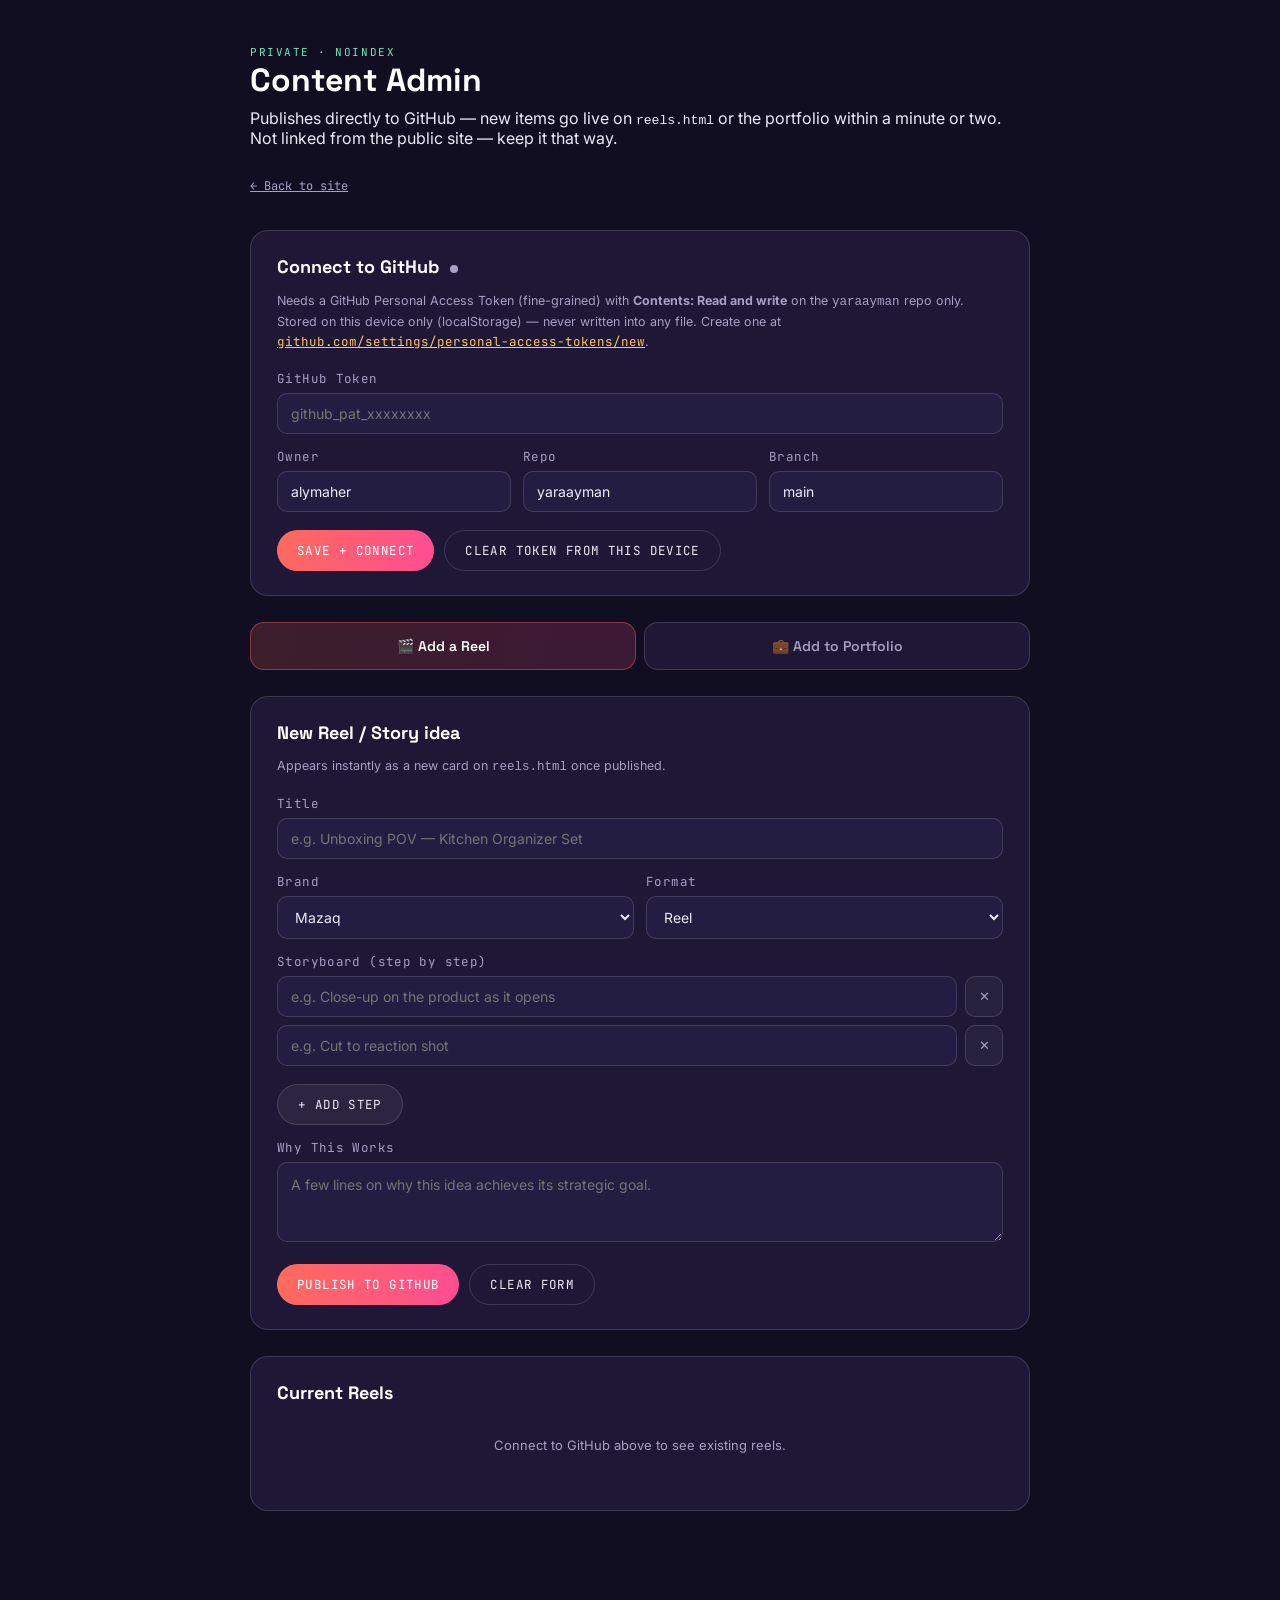
==== admin.html @ c269cbbc "Add files via upload" ====
<!DOCTYPE html>
<html lang="en">
<head>
<meta charset="UTF-8">
<meta name="viewport" content="width=device-width, initial-scale=1.0">
<title>Content Admin — Yara Ayman Hussein</title>
<meta name="robots" content="noindex, nofollow">
<link rel="icon" type="image/png" href="media/logo.png">
<link rel="preconnect" href="https://fonts.googleapis.com">
<link rel="preconnect" href="https://fonts.gstatic.com" crossorigin>
<link href="https://fonts.googleapis.com/css2?family=Space+Grotesk:wght@500;600;700&family=Inter:wght@400;500;600;700&family=JetBrains+Mono:wght@400;500&display=swap" rel="stylesheet">
<style>
  :root{
    --bg:#120E22; --panel:#1E1836; --panel-2:#241D42;
    --coral:#FF6B5B; --pink:#FF4D94; --gold:#FFC65C; --mint:#6EE7B7; --violet:#8B7BFF;
    --ink:#EDEAF7; --ink-dim:#A79FC4; --line:rgba(255,255,255,0.14);
    --ok:#6EE7B7; --err:#FF6B6B;
  }
  *{ box-sizing:border-box; }
  body{ margin:0; background:var(--bg); color:var(--ink); font-family:'Inter',sans-serif; padding:40px 20px 100px; }
  h1,h2,h3{ font-family:'Space Grotesk',sans-serif; margin:0 0 6px; color:#fff; }
  .wrap{ max-width:780px; margin:0 auto; }
  .mono{ font-family:'JetBrains Mono',monospace; }
  .top{ margin-bottom:36px; }
  .top .eyebrow{ font-family:'JetBrains Mono',monospace; font-size:11px; letter-spacing:.14em; text-transform:uppercase; color:var(--mint); }
  .top a.back{ font-family:'JetBrains Mono',monospace; font-size:12px; color:var(--ink-dim); display:inline-block; margin-top:14px; }

  .card{ background:var(--panel); border:1px solid var(--line); border-radius:18px; padding:24px 26px; margin-bottom:26px; }
  .card h2{ font-size:18px; margin-bottom:4px; }
  .card .hint{ font-size:12.5px; color:var(--ink-dim); margin-bottom:18px; line-height:1.6; }

  label{ display:block; font-size:12.5px; color:var(--ink-dim); margin:14px 0 6px; font-family:'JetBrains Mono',monospace; letter-spacing:.03em; }
  input[type=text], input[type=password], input[type=color], input[type=file], select, textarea{
    width:100%; background:var(--panel-2); border:1px solid var(--line); border-radius:10px;
    padding:11px 13px; color:var(--ink); font-family:'Inter',sans-serif; font-size:14px; outline:none;
  }
  input[type=color]{ padding:4px; height:42px; cursor:pointer; }
  input:focus, select:focus, textarea:focus{ border-color:var(--violet); }
  textarea{ resize:vertical; min-height:80px; line-height:1.6; }
  .row2{ display:grid; grid-template-columns:1fr 1fr 1fr; gap:12px; }
  .row2.two{ grid-template-columns:1fr 1fr; }
  @media (max-width:600px){ .row2{ grid-template-columns:1fr; } }

  .btn{
    font-family:'JetBrains Mono',monospace; font-size:12.5px; letter-spacing:.03em; text-transform:uppercase;
    border-radius:100px; padding:11px 20px; cursor:pointer; border:1px solid var(--line);
    background:rgba(255,255,255,.06); color:var(--ink); transition:background .2s ease, transform .15s ease;
  }
  .btn:hover{ background:rgba(255,255,255,.12); }
  .btn:active{ transform:scale(.97); }
  .btn-primary{ background:linear-gradient(100deg,var(--coral),var(--pink)); color:#fff; border:none; }
  .btn-primary:hover{ filter:brightness(1.08); }
  .btn-danger{ background:rgba(255,107,107,.12); border-color:rgba(255,107,107,.4); color:#FF9B9B; }
  .btn-danger:hover{ background:rgba(255,107,107,.2); }
  .btn-ghost{ background:transparent; }
  .btn:disabled{ opacity:.5; cursor:not-allowed; }
  .btn-row{ display:flex; gap:10px; margin-top:18px; flex-wrap:wrap; }

  .status{ font-size:12.5px; font-family:'JetBrains Mono',monospace; margin-top:14px; padding:10px 14px; border-radius:10px; display:none; }
  .status.show{ display:block; }
  .status.ok{ background:rgba(110,231,183,.1); border:1px solid rgba(110,231,183,.35); color:var(--ok); }
  .status.err{ background:rgba(255,107,107,.1); border:1px solid rgba(255,107,107,.35); color:var(--err); }
  .status.loading{ background:rgba(255,255,255,.06); border:1px solid var(--line); color:var(--ink-dim); }

  .list-rows{ display:flex; flex-direction:column; gap:8px; margin-top:6px; }
  .list-row{ display:flex; gap:8px; }
  .list-row input{ flex:1; }
  .row-remove{ flex-shrink:0; width:38px; border-radius:10px; border:1px solid var(--line); background:rgba(255,255,255,.04); color:var(--ink-dim); cursor:pointer; }
  .row-remove:hover{ background:rgba(255,107,107,.15); color:#FF9B9B; }

  .item-row{ display:flex; align-items:center; justify-content:space-between; gap:12px; padding:12px 14px; border:1px solid var(--line); border-radius:12px; margin-bottom:10px; background:rgba(255,255,255,.02); }
  .item-row .meta{ min-width:0; }
  .item-row .t{ font-family:'Space Grotesk',sans-serif; font-weight:600; font-size:14px; color:#fff; white-space:nowrap; overflow:hidden; text-overflow:ellipsis; }
  .item-row .tags{ font-family:'JetBrains Mono',monospace; font-size:10.5px; color:var(--ink-dim); margin-top:3px; }
  .empty-note{ font-size:13px; color:var(--ink-dim); text-align:center; padding:20px 0; }

  .conn-dot{ display:inline-block; width:8px; height:8px; border-radius:50%; margin-left:6px; background:var(--ink-dim); }
  .conn-dot.ok{ background:var(--ok); }
  .conn-dot.err{ background:var(--err); }

  /* tabs */
  .tabs{ display:flex; gap:8px; margin-bottom:26px; }
  .tab-btn{
    flex:1; font-family:'Space Grotesk',sans-serif; font-weight:600; font-size:14px;
    padding:14px; border-radius:14px; border:1px solid var(--line); background:var(--panel);
    color:var(--ink-dim); cursor:pointer; transition:all .2s ease;
  }
  .tab-btn.active{ background:linear-gradient(100deg,rgba(255,107,91,.18),rgba(255,77,148,.18)); color:#fff; border-color:rgba(255,107,91,.4); }
  .tab-panel{ display:none; }
  .tab-panel.active{ display:block; }

  .color-pair{ display:flex; gap:10px; align-items:center; }
  .color-pair input[type=color]{ flex:1; }
  .gradient-preview{ height:40px; border-radius:10px; margin-top:8px; border:1px solid var(--line); }

  .filehint{ font-size:11.5px; color:var(--ink-dim); margin-top:6px; }
</style>
</head>
<body>
<div class="wrap">

  <div class="top">
    <span class="eyebrow">Private · noindex</span>
    <h1>Content Admin</h1>
    <p class="hint" style="margin-top:8px;">Publishes directly to GitHub — new items go live on <code>reels.html</code> or the portfolio within a minute or two. Not linked from the public site — keep it that way.</p>
    <a class="back" href="index.html">← Back to site</a>
  </div>

  <!-- CONNECTION -->
  <div class="card">
    <h2>Connect to GitHub <span id="conn-dot" class="conn-dot"></span></h2>
    <p class="hint">
      Needs a GitHub Personal Access Token (fine-grained) with <b>Contents: Read and write</b> on the <code>yaraayman</code> repo only.
      Stored on this device only (localStorage) — never written into any file. Create one at
      <a class="mono" href="https://github.com/settings/personal-access-tokens/new" target="_blank" rel="noopener" style="color:var(--gold)">github.com/settings/personal-access-tokens/new</a>.
    </p>
    <label>GitHub Token</label>
    <input type="password" id="token-input" placeholder="github_pat_xxxxxxxx" autocomplete="off">
    <div class="row2">
      <div><label>Owner</label><input type="text" id="owner-input" value="alymaher"></div>
      <div><label>Repo</label><input type="text" id="repo-input" value="yaraayman"></div>
      <div><label>Branch</label><input type="text" id="branch-input" value="main"></div>
    </div>
    <div class="btn-row">
      <button class="btn btn-primary" id="save-token-btn">Save + Connect</button>
      <button class="btn btn-ghost" id="clear-token-btn">Clear token from this device</button>
    </div>
    <div class="status" id="conn-status"></div>
  </div>

  <!-- TABS -->
  <div class="tabs">
    <button class="tab-btn active" data-tab="reels">🎬 Add a Reel</button>
    <button class="tab-btn" data-tab="portfolio">💼 Add to Portfolio</button>
  </div>

  <!-- ===================== REELS TAB ===================== -->
  <div class="tab-panel active" id="tab-reels">

    <div class="card">
      <h2>New Reel / Story idea</h2>
      <p class="hint">Appears instantly as a new card on <code>reels.html</code> once published.</p>

      <label>Title</label>
      <input type="text" id="r-title" placeholder="e.g. Unboxing POV — Kitchen Organizer Set">

      <div class="row2 two">
        <div>
          <label>Brand</label>
          <select id="r-brand"><option>Mazaq</option><option>Okhtein</option><option>Noon</option><option>Other</option></select>
        </div>
        <div>
          <label>Format</label>
          <select id="r-format"><option>Reel</option><option>Story</option></select>
        </div>
      </div>

      <label>Storyboard (step by step)</label>
      <div class="list-rows" id="r-steps-list"></div>
      <div class="btn-row"><button class="btn" id="r-add-step-btn" type="button">+ Add step</button></div>

      <label>Why This Works</label>
      <textarea id="r-why" placeholder="A few lines on why this idea achieves its strategic goal."></textarea>

      <div class="btn-row">
        <button class="btn btn-primary" id="r-publish-btn">Publish to GitHub</button>
        <button class="btn btn-ghost" id="r-reset-btn" type="button">Clear form</button>
      </div>
      <div class="status" id="r-publish-status"></div>
    </div>

    <div class="card">
      <h2>Current Reels</h2>
      <div id="r-list"><p class="empty-note">Connect to GitHub above to see existing reels.</p></div>
    </div>

  </div>

  <!-- ===================== PORTFOLIO TAB ===================== -->
  <div class="tab-panel" id="tab-portfolio">

    <div class="card">
      <h2>New Portfolio Project</h2>
      <p class="hint">Appears instantly as a new case-study card in the Case Studies section on <code>index.html</code>.</p>

      <label>Project / Brand name</label>
      <input type="text" id="p-name" placeholder="e.g. Rosette">

      <label>Category</label>
      <input type="text" id="p-category" placeholder="e.g. Skincare Brand">

      <label>Card colors</label>
      <div class="color-pair">
        <input type="color" id="p-color1" value="#8B7BFF">
        <input type="color" id="p-color2" value="#FF4D94">
      </div>
      <div class="gradient-preview" id="p-gradient-preview"></div>

      <div class="row2 two">
        <div>
          <label>Badge text (optional)</label>
          <input type="text" id="p-badge-text" placeholder="e.g. 🎓 Diploma Project">
        </div>
        <div>
          <label>Badge style</label>
          <select id="p-badge-style"><option value="neutral">Neutral (violet)</option><option value="diploma">Diploma (mint)</option><option value="trial">Trial (gold)</option></select>
        </div>
      </div>

      <label>Media label (small caption on the cover)</label>
      <input type="text" id="p-media-label" placeholder="e.g. 30-Day Integrated Social Campaign">

      <label>Description</label>
      <textarea id="p-description" placeholder="1-2 sentence summary of the project."></textarea>

      <label>Strategy points</label>
      <div class="list-rows" id="p-strategy-list"></div>
      <div class="btn-row"><button class="btn" id="p-add-strategy-btn" type="button">+ Add point</button></div>

      <label>Metrics (up to 2 shown)</label>
      <div class="list-rows" id="p-metrics-list"></div>
      <div class="btn-row"><button class="btn" id="p-add-metric-btn" type="button">+ Add metric</button></div>

      <label>PDF deck (optional)</label>
      <input type="file" id="p-pdf-file" accept="application/pdf">
      <div class="filehint">Uploaded to <code>project/</code> in the repo and linked with a download button.</div>

      <div class="btn-row">
        <button class="btn btn-primary" id="p-publish-btn">Publish to GitHub</button>
        <button class="btn btn-ghost" id="p-reset-btn" type="button">Clear form</button>
      </div>
      <div class="status" id="p-publish-status"></div>
    </div>

    <div class="card">
      <h2>Current Portfolio Projects</h2>
      <div id="p-list"><p class="empty-note">Connect to GitHub above to see existing projects.</p></div>
    </div>

  </div>

</div>

<script>
  const TOKEN_KEY = 'yaraSitePAT';
  const CFG_KEY = 'yaraSiteRepoCfg';
  const REELS_PATH = 'data/reels.json';
  const PROJECTS_PATH = 'data/projects.json';

  const tokenInput = document.getElementById('token-input');
  const ownerInput = document.getElementById('owner-input');
  const repoInput = document.getElementById('repo-input');
  const branchInput = document.getElementById('branch-input');
  const connDot = document.getElementById('conn-dot');
  const connStatus = document.getElementById('conn-status');

  // ---------- tabs ----------
  document.querySelectorAll('.tab-btn').forEach(btn=>{
    btn.addEventListener('click', ()=>{
      document.querySelectorAll('.tab-btn').forEach(b=>b.classList.remove('active'));
      document.querySelectorAll('.tab-panel').forEach(p=>p.classList.remove('active'));
      btn.classList.add('active');
      document.getElementById('tab-' + btn.dataset.tab).classList.add('active');
    });
  });

  // ---------- init from storage ----------
  (function initFromStorage(){
    const savedToken = localStorage.getItem(TOKEN_KEY);
    if (savedToken) tokenInput.value = savedToken;
    const savedCfg = JSON.parse(localStorage.getItem(CFG_KEY) || '{}');
    if (savedCfg.owner) ownerInput.value = savedCfg.owner;
    if (savedCfg.repo) repoInput.value = savedCfg.repo;
    if (savedCfg.branch) branchInput.value = savedCfg.branch;
    if (savedToken) connectToGitHub();
  })();

  function utf8ToBase64(str){ return btoa(unescape(encodeURIComponent(str))); }
  function base64ToUtf8(str){ return decodeURIComponent(escape(atob(str))); }

  function contentsUrl(path){
    const owner = ownerInput.value.trim();
    const repo = repoInput.value.trim();
    return `https://api.github.com/repos/${owner}/${repo}/contents/${path}`;
  }
  function authHeaders(){
    const token = tokenInput.value.trim();
    return token ? { Authorization: `Bearer ${token}`, Accept: 'application/vnd.github+json' } : { Accept: 'application/vnd.github+json' };
  }
  function showStatus(el, type, msg){ el.className = `status show ${type}`; el.textContent = msg; }
  function hideStatus(el){ el.className = 'status'; }

  document.getElementById('save-token-btn').addEventListener('click', ()=>{
    localStorage.setItem(TOKEN_KEY, tokenInput.value.trim());
    localStorage.setItem(CFG_KEY, JSON.stringify({ owner: ownerInput.value.trim(), repo: repoInput.value.trim(), branch: branchInput.value.trim() }));
    connectToGitHub();
  });
  document.getElementById('clear-token-btn').addEventListener('click', ()=>{
    localStorage.removeItem(TOKEN_KEY);
    tokenInput.value = '';
    connDot.className = 'conn-dot';
    hideStatus(connStatus);
    document.getElementById('r-list').innerHTML = '<p class="empty-note">Connect to GitHub above to see existing reels.</p>';
    document.getElementById('p-list').innerHTML = '<p class="empty-note">Connect to GitHub above to see existing projects.</p>';
  });

  async function connectToGitHub(){
    showStatus(connStatus, 'loading', 'Connecting...');
    try {
      await Promise.all([loadFile(REELS_PATH, 'reels'), loadFile(PROJECTS_PATH, 'projects')]);
      connDot.className = 'conn-dot ok';
      showStatus(connStatus, 'ok', `Connected — ${reelsState.items.length} reels, ${projectsState.items.length} portfolio projects.`);
    } catch (err){
      connDot.className = 'conn-dot err';
      showStatus(connStatus, 'err', err.message || 'Connection failed.');
    }
  }

  // ---------- generic file state ----------
  const reelsState = { sha: null, items: [] };
  const projectsState = { sha: null, items: [] };

  async function loadFile(path, kind){
    const branch = branchInput.value.trim() || 'main';
    const res = await fetch(`${contentsUrl(path)}?ref=${encodeURIComponent(branch)}`, { headers: authHeaders() });
    const state = kind === 'reels' ? reelsState : projectsState;
    if (res.status === 404){ state.sha = null; state.items = []; renderList(kind); return; }
    if (!res.ok) throw new Error(`GitHub returned ${res.status} — check your token and permissions.`);
    const json = await res.json();
    state.sha = json.sha;
    const parsed = JSON.parse(base64ToUtf8(json.content.replace(/\n/g,'')));
    state.items = kind === 'reels' ? (parsed.reels || []) : (parsed.projects || []);
    renderList(kind);
  }

  async function saveFile(path, kind, commitMessage){
    const state = kind === 'reels' ? reelsState : projectsState;
    const branch = branchInput.value.trim() || 'main';
    const payload = kind === 'reels' ? { reels: state.items } : { projects: state.items };
    const body = { message: commitMessage, content: utf8ToBase64(JSON.stringify(payload, null, 2)), branch };
    if (state.sha) body.sha = state.sha;
    const res = await fetch(contentsUrl(path), {
      method: 'PUT', headers: { ...authHeaders(), 'Content-Type': 'application/json' }, body: JSON.stringify(body)
    });
    if (!res.ok){ const e = await res.json().catch(()=>({})); throw new Error(e.message || `Save failed (${res.status})`); }
    const json = await res.json();
    state.sha = json.content.sha;
    renderList(kind);
  }

  function renderList(kind){
    const state = kind === 'reels' ? reelsState : projectsState;
    const el = document.getElementById(kind === 'reels' ? 'r-list' : 'p-list');
    if (state.items.length === 0){ el.innerHTML = `<p class="empty-note">No ${kind === 'reels' ? 'reels' : 'projects'} yet.</p>`; return; }
    el.innerHTML = '';
    state.items.forEach(item => {
      const row = document.createElement('div');
      row.className = 'item-row';
      const title = kind === 'reels' ? item.title : item.name;
      const tags = kind === 'reels' ? `${item.brand || ''} · ${item.format || ''}` : (item.category || '');
      row.innerHTML = `<div class="meta"><div class="t">${title || 'Untitled'}</div><div class="tags">${tags}</div></div><button class="btn btn-danger">Delete</button>`;
      row.querySelector('button').addEventListener('click', ()=> deleteItem(kind, item.id));
      el.appendChild(row);
    });
  }

  async function deleteItem(kind, id){
    if (!confirm('Delete this item? This publishes immediately.')) return;
    const state = kind === 'reels' ? reelsState : projectsState;
    state.items = state.items.filter(i => i.id !== id);
    const path = kind === 'reels' ? REELS_PATH : PROJECTS_PATH;
    const statusEl = kind === 'reels' ? document.getElementById('r-publish-status') : document.getElementById('p-publish-status');
    try {
      showStatus(statusEl, 'loading', 'Deleting...');
      await saveFile(path, kind, `Remove ${kind === 'reels' ? 'reel' : 'project'} (${id})`);
      showStatus(statusEl, 'ok', 'Deleted ✓');
    } catch (err){ showStatus(statusEl, 'err', err.message); }
  }

  // ================= REELS FORM =================
  const rStepsList = document.getElementById('r-steps-list');
  function addStepRow(list, placeholder, value=''){
    const row = document.createElement('div');
    row.className = 'list-row';
    row.innerHTML = `<input type="text" class="row-input" placeholder="${placeholder}" value="${value.replace(/"/g,'&quot;')}"><button class="row-remove" type="button">✕</button>`;
    row.querySelector('.row-remove').addEventListener('click', ()=> row.remove());
    list.appendChild(row);
  }
  addStepRow(rStepsList, 'e.g. Close-up on the product as it opens');
  addStepRow(rStepsList, 'e.g. Cut to reaction shot');
  document.getElementById('r-add-step-btn').addEventListener('click', ()=> addStepRow(rStepsList, 'Next shot...'));

  function resetReelForm(){
    document.getElementById('r-title').value = '';
    document.getElementById('r-brand').selectedIndex = 0;
    document.getElementById('r-format').selectedIndex = 0;
    document.getElementById('r-why').value = '';
    rStepsList.innerHTML = '';
    addStepRow(rStepsList, 'e.g. Close-up on the product as it opens');
    addStepRow(rStepsList, 'e.g. Cut to reaction shot');
    hideStatus(document.getElementById('r-publish-status'));
  }
  document.getElementById('r-reset-btn').addEventListener('click', resetReelForm);

  document.getElementById('r-publish-btn').addEventListener('click', async ()=>{
    const statusEl = document.getElementById('r-publish-status');
    const title = document.getElementById('r-title').value.trim();
    const brand = document.getElementById('r-brand').value;
    const format = document.getElementById('r-format').value;
    const why = document.getElementById('r-why').value.trim();
    const steps = [...rStepsList.querySelectorAll('.row-input')].map(i=>i.value.trim()).filter(Boolean);

    if (!tokenInput.value.trim()){ showStatus(statusEl, 'err', 'Connect to GitHub above first.'); return; }
    if (!title || !why || steps.length === 0){ showStatus(statusEl, 'err', 'Needs a title, at least one storyboard step, and a "Why This Works" note.'); return; }

    reelsState.items.push({ id: `${brand.toLowerCase()}-${Date.now()}`, title, brand, format, storyboard: steps, whyItWorks: why });
    try {
      showStatus(statusEl, 'loading', 'Publishing to GitHub...');
      await saveFile(REELS_PATH, 'reels', `Add reel idea: ${title}`);
      showStatus(statusEl, 'ok', 'Published ✓ (live on reels.html in a minute or two)');
      resetReelForm();
    } catch (err){ showStatus(statusEl, 'err', err.message); }
  });

  // ================= PORTFOLIO FORM =================
  const pStrategyList = document.getElementById('p-strategy-list');
  const pMetricsList = document.getElementById('p-metrics-list');
  const color1 = document.getElementById('p-color1');
  const color2 = document.getElementById('p-color2');
  const gradientPreview = document.getElementById('p-gradient-preview');

  function updateGradientPreview(){
    gradientPreview.style.background = `linear-gradient(135deg, ${color1.value}, ${color2.value})`;
  }
  color1.addEventListener('input', updateGradientPreview);
  color2.addEventListener('input', updateGradientPreview);
  updateGradientPreview();

  addStepRow(pStrategyList, 'e.g. Positions the brand around...');
  addStepRow(pStrategyList, 'e.g. Five-pillar content system...');
  document.getElementById('p-add-strategy-btn').addEventListener('click', ()=> addStepRow(pStrategyList, 'Next strategy point...'));

  function addMetricRow(value='', label=''){
    const row = document.createElement('div');
    row.className = 'list-row';
    row.innerHTML = `
      <input type="text" class="metric-value" placeholder="Value (e.g. +25%)" style="max-width:140px;" value="${value.replace(/"/g,'&quot;')}">
      <input type="text" class="metric-label" placeholder="Label (e.g. reach)" value="${label.replace(/"/g,'&quot;')}">
      <button class="row-remove" type="button">✕</button>
    `;
    row.querySelector('.row-remove').addEventListener('click', ()=> row.remove());
    pMetricsList.appendChild(row);
  }
  addMetricRow(); addMetricRow();
  document.getElementById('p-add-metric-btn').addEventListener('click', ()=> addMetricRow());

  function resetProjectForm(){
    document.getElementById('p-name').value = '';
    document.getElementById('p-category').value = '';
    document.getElementById('p-badge-text').value = '';
    document.getElementById('p-badge-style').selectedIndex = 0;
    document.getElementById('p-media-label').value = '';
    document.getElementById('p-description').value = '';
    document.getElementById('p-pdf-file').value = '';
    color1.value = '#8B7BFF'; color2.value = '#FF4D94'; updateGradientPreview();
    pStrategyList.innerHTML = ''; addStepRow(pStrategyList, 'e.g. Positions the brand around...'); addStepRow(pStrategyList, 'e.g. Five-pillar content system...');
    pMetricsList.innerHTML = ''; addMetricRow(); addMetricRow();
    hideStatus(document.getElementById('p-publish-status'));
  }
  document.getElementById('p-reset-btn').addEventListener('click', resetProjectForm);

  function fileToBase64(file){
    return new Promise((resolve, reject)=>{
      const reader = new FileReader();
      reader.onload = ()=> resolve(reader.result.split(',')[1]);
      reader.onerror = reject;
      reader.readAsDataURL(file);
    });
  }

  async function uploadPdf(file){
    const branch = branchInput.value.trim() || 'main';
    const safeName = file.name.replace(/[^a-zA-Z0-9_.-]/g, '_');
    const path = `project/${safeName}`;
    const base64 = await fileToBase64(file);
    // check if a file already exists at this path to get its sha (avoid overwrite conflict)
    let sha = null;
    try {
      const existing = await fetch(`${contentsUrl(path)}?ref=${encodeURIComponent(branch)}`, { headers: authHeaders() });
      if (existing.ok){ const j = await existing.json(); sha = j.sha; }
    } catch(e){ /* file doesn't exist yet, fine */ }

    const body = { message: `Upload PDF: ${safeName}`, content: base64, branch };
    if (sha) body.sha = sha;
    const res = await fetch(contentsUrl(path), {
      method: 'PUT', headers: { ...authHeaders(), 'Content-Type': 'application/json' }, body: JSON.stringify(body)
    });
    if (!res.ok){ const e = await res.json().catch(()=>({})); throw new Error(e.message || `PDF upload failed (${res.status})`); }
    return path;
  }

  document.getElementById('p-publish-btn').addEventListener('click', async ()=>{
    const statusEl = document.getElementById('p-publish-status');
    const name = document.getElementById('p-name').value.trim();
    const category = document.getElementById('p-category').value.trim();
    const badgeText = document.getElementById('p-badge-text').value.trim();
    const badgeStyle = document.getElementById('p-badge-style').value;
    const mediaLabel = document.getElementById('p-media-label').value.trim();
    const description = document.getElementById('p-description').value.trim();
    const pdfFile = document.getElementById('p-pdf-file').files[0];
    const strategyPoints = [...pStrategyList.querySelectorAll('.row-input')].map(i=>i.value.trim()).filter(Boolean);
    const metrics = [...pMetricsList.querySelectorAll('.list-row')].map(row=>({
      value: row.querySelector('.metric-value').value.trim(),
      label: row.querySelector('.metric-label').value.trim()
    })).filter(m=>m.value || m.label);

    if (!tokenInput.value.trim()){ showStatus(statusEl, 'err', 'Connect to GitHub above first.'); return; }
    if (!name || !description){ showStatus(statusEl, 'err', 'Needs at least a project name and description.'); return; }

    try {
      let pdfUrl = null;
      if (pdfFile){
        showStatus(statusEl, 'loading', 'Uploading PDF...');
        pdfUrl = await uploadPdf(pdfFile);
      }
      const newProject = {
        id: `${name.toLowerCase().replace(/[^a-z0-9]+/g,'-')}-${Date.now()}`,
        name, category,
        gradient: `linear-gradient(135deg,${color1.value},${color2.value})`,
        badgeText, badgeStyle,
        mediaLabel,
        description,
        strategyPoints,
        metrics,
        pdfUrl: pdfUrl || '',
        pdfLabel: pdfUrl ? `↓ Download ${name} (PDF)` : ''
      };
      projectsState.items.push(newProject);
      showStatus(statusEl, 'loading', 'Publishing to GitHub...');
      await saveFile(PROJECTS_PATH, 'projects', `Add portfolio project: ${name}`);
      showStatus(statusEl, 'ok', 'Published ✓ (live on the site in a minute or two)');
      resetProjectForm();
    } catch (err){ showStatus(statusEl, 'err', err.message); }
  });
</script>
</body>
</html>
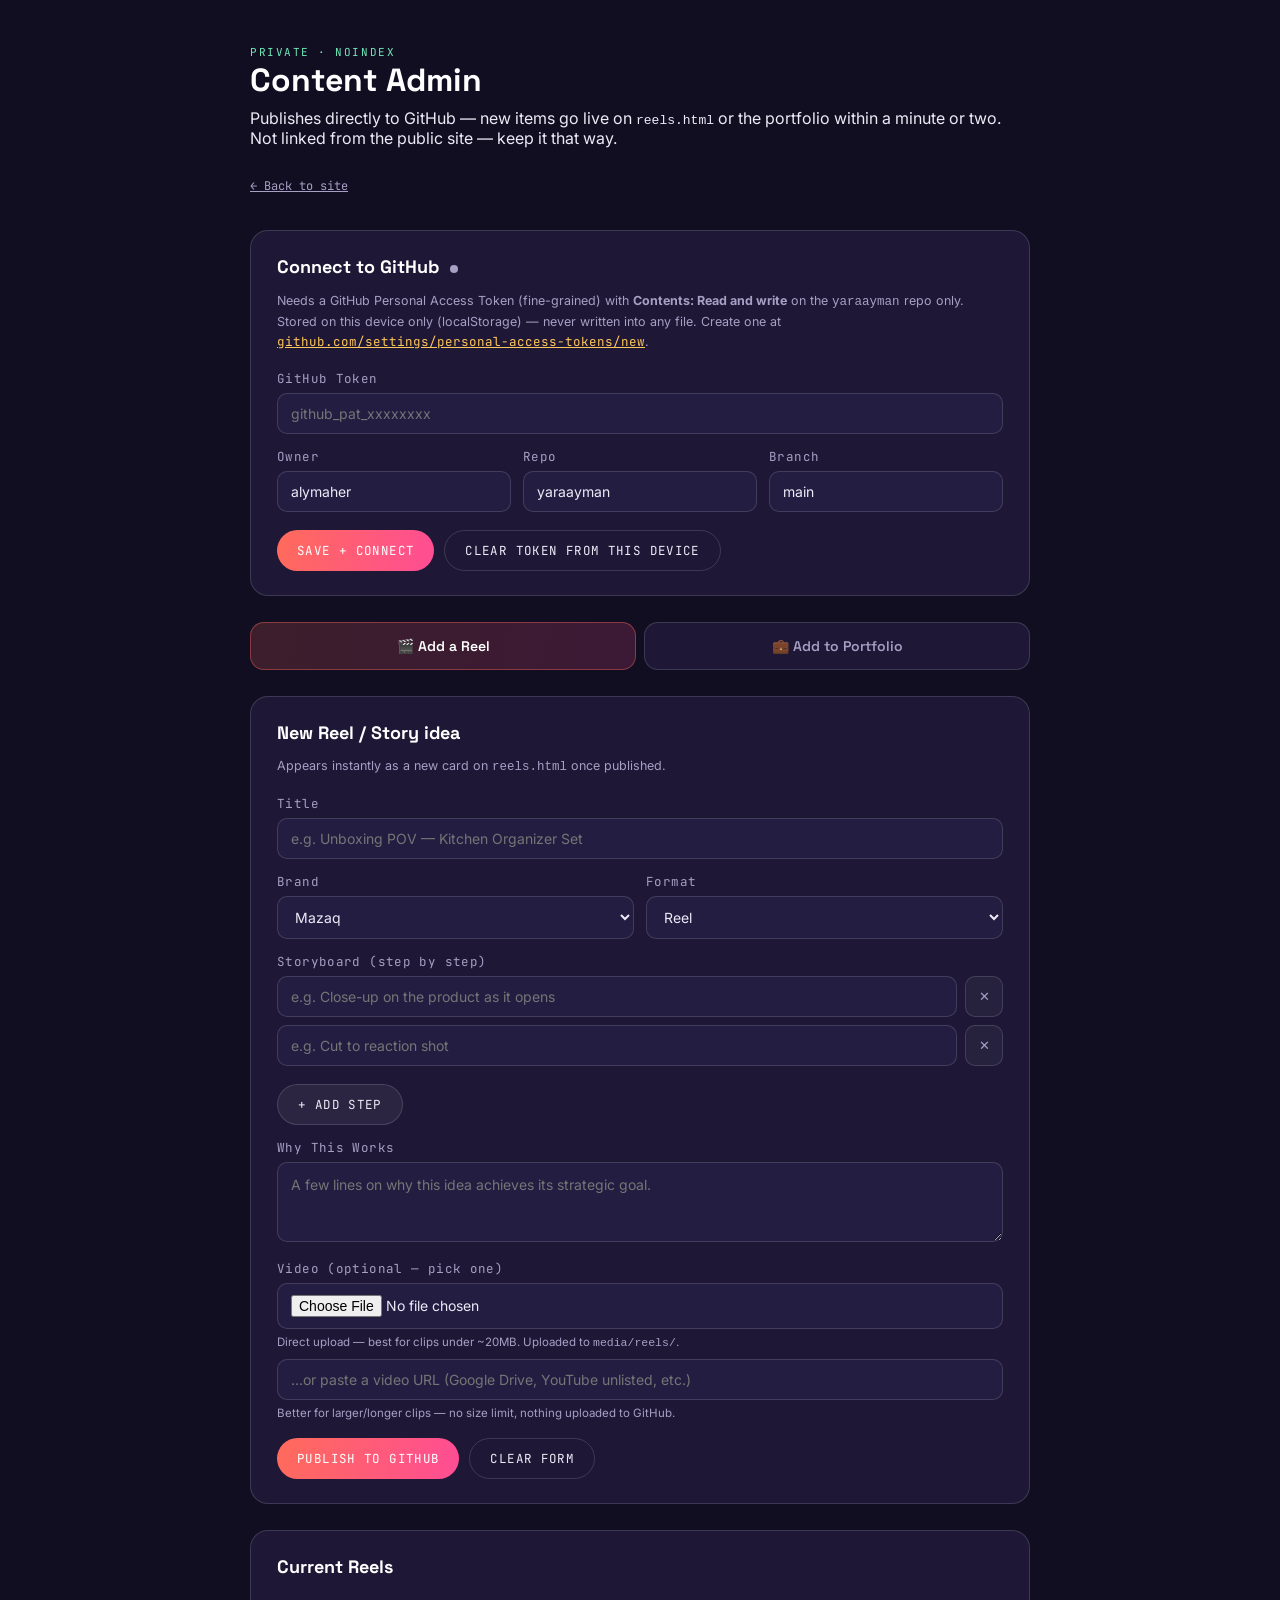
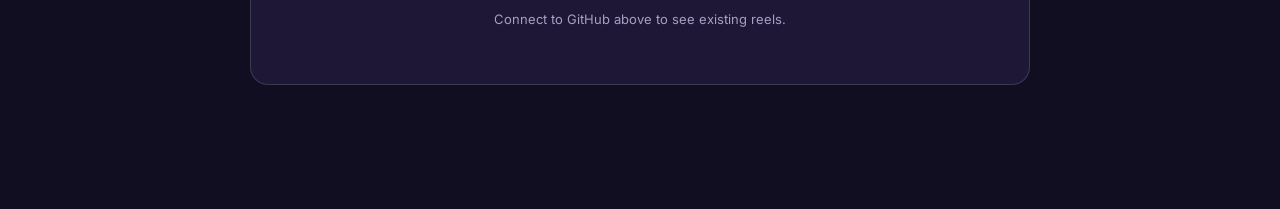
==== commit 2af63520: "Add files via upload" ====
--- a/admin.html
+++ b/admin.html
@@ -162,6 +162,12 @@
       <label>Why This Works</label>
       <textarea id="r-why" placeholder="A few lines on why this idea achieves its strategic goal."></textarea>
 
+      <label>Video (optional — pick one)</label>
+      <input type="file" id="r-video-file" accept="video/*">
+      <div class="filehint">Direct upload — best for clips under ~20MB. Uploaded to <code>media/reels/</code>.</div>
+      <input type="text" id="r-video-url" placeholder="...or paste a video URL (Google Drive, YouTube unlisted, etc.)" style="margin-top:10px;">
+      <div class="filehint">Better for larger/longer clips — no size limit, nothing uploaded to GitHub.</div>
+
       <div class="btn-row">
         <button class="btn btn-primary" id="r-publish-btn">Publish to GitHub</button>
         <button class="btn btn-ghost" id="r-reset-btn" type="button">Clear form</button>
@@ -395,12 +401,27 @@
     document.getElementById('r-brand').selectedIndex = 0;
     document.getElementById('r-format').selectedIndex = 0;
     document.getElementById('r-why').value = '';
+    document.getElementById('r-video-file').value = '';
+    document.getElementById('r-video-url').value = '';
     rStepsList.innerHTML = '';
     addStepRow(rStepsList, 'e.g. Close-up on the product as it opens');
     addStepRow(rStepsList, 'e.g. Cut to reaction shot');
     hideStatus(document.getElementById('r-publish-status'));
   }
   document.getElementById('r-reset-btn').addEventListener('click', resetReelForm);
+
+  async function uploadVideo(file){
+    const branch = branchInput.value.trim() || 'main';
+    const safeName = `${Date.now()}-${file.name.replace(/[^a-zA-Z0-9_.-]/g, '_')}`;
+    const path = `media/reels/${safeName}`;
+    const base64 = await fileToBase64(file);
+    const body = { message: `Upload reel video: ${safeName}`, content: base64, branch };
+    const res = await fetch(contentsUrl(path), {
+      method: 'PUT', headers: { ...authHeaders(), 'Content-Type': 'application/json' }, body: JSON.stringify(body)
+    });
+    if (!res.ok){ const e = await res.json().catch(()=>({})); throw new Error(e.message || `Video upload failed (${res.status})`); }
+    return path;
+  }
 
   document.getElementById('r-publish-btn').addEventListener('click', async ()=>{
     const statusEl = document.getElementById('r-publish-status');
@@ -409,12 +430,26 @@
     const format = document.getElementById('r-format').value;
     const why = document.getElementById('r-why').value.trim();
     const steps = [...rStepsList.querySelectorAll('.row-input')].map(i=>i.value.trim()).filter(Boolean);
+    const videoFile = document.getElementById('r-video-file').files[0];
+    const videoUrlInput = document.getElementById('r-video-url').value.trim();
 
     if (!tokenInput.value.trim()){ showStatus(statusEl, 'err', 'Connect to GitHub above first.'); return; }
     if (!title || !why || steps.length === 0){ showStatus(statusEl, 'err', 'Needs a title, at least one storyboard step, and a "Why This Works" note.'); return; }
-
-    reelsState.items.push({ id: `${brand.toLowerCase()}-${Date.now()}`, title, brand, format, storyboard: steps, whyItWorks: why });
+    if (videoFile && videoFile.size > 20 * 1024 * 1024){
+      showStatus(statusEl, 'err', 'That video is over 20MB — use the URL field instead (Google Drive, YouTube unlisted, etc.) rather than direct upload.');
+      return;
+    }
+
     try {
+      let videoUrl = '';
+      if (videoFile){
+        showStatus(statusEl, 'loading', 'Uploading video (this can take a moment)...');
+        videoUrl = await uploadVideo(videoFile);
+      } else if (videoUrlInput){
+        videoUrl = videoUrlInput;
+      }
+
+      reelsState.items.push({ id: `${brand.toLowerCase()}-${Date.now()}`, title, brand, format, storyboard: steps, whyItWorks: why, videoUrl });
       showStatus(statusEl, 'loading', 'Publishing to GitHub...');
       await saveFile(REELS_PATH, 'reels', `Add reel idea: ${title}`);
       showStatus(statusEl, 'ok', 'Published ✓ (live on reels.html in a minute or two)');
